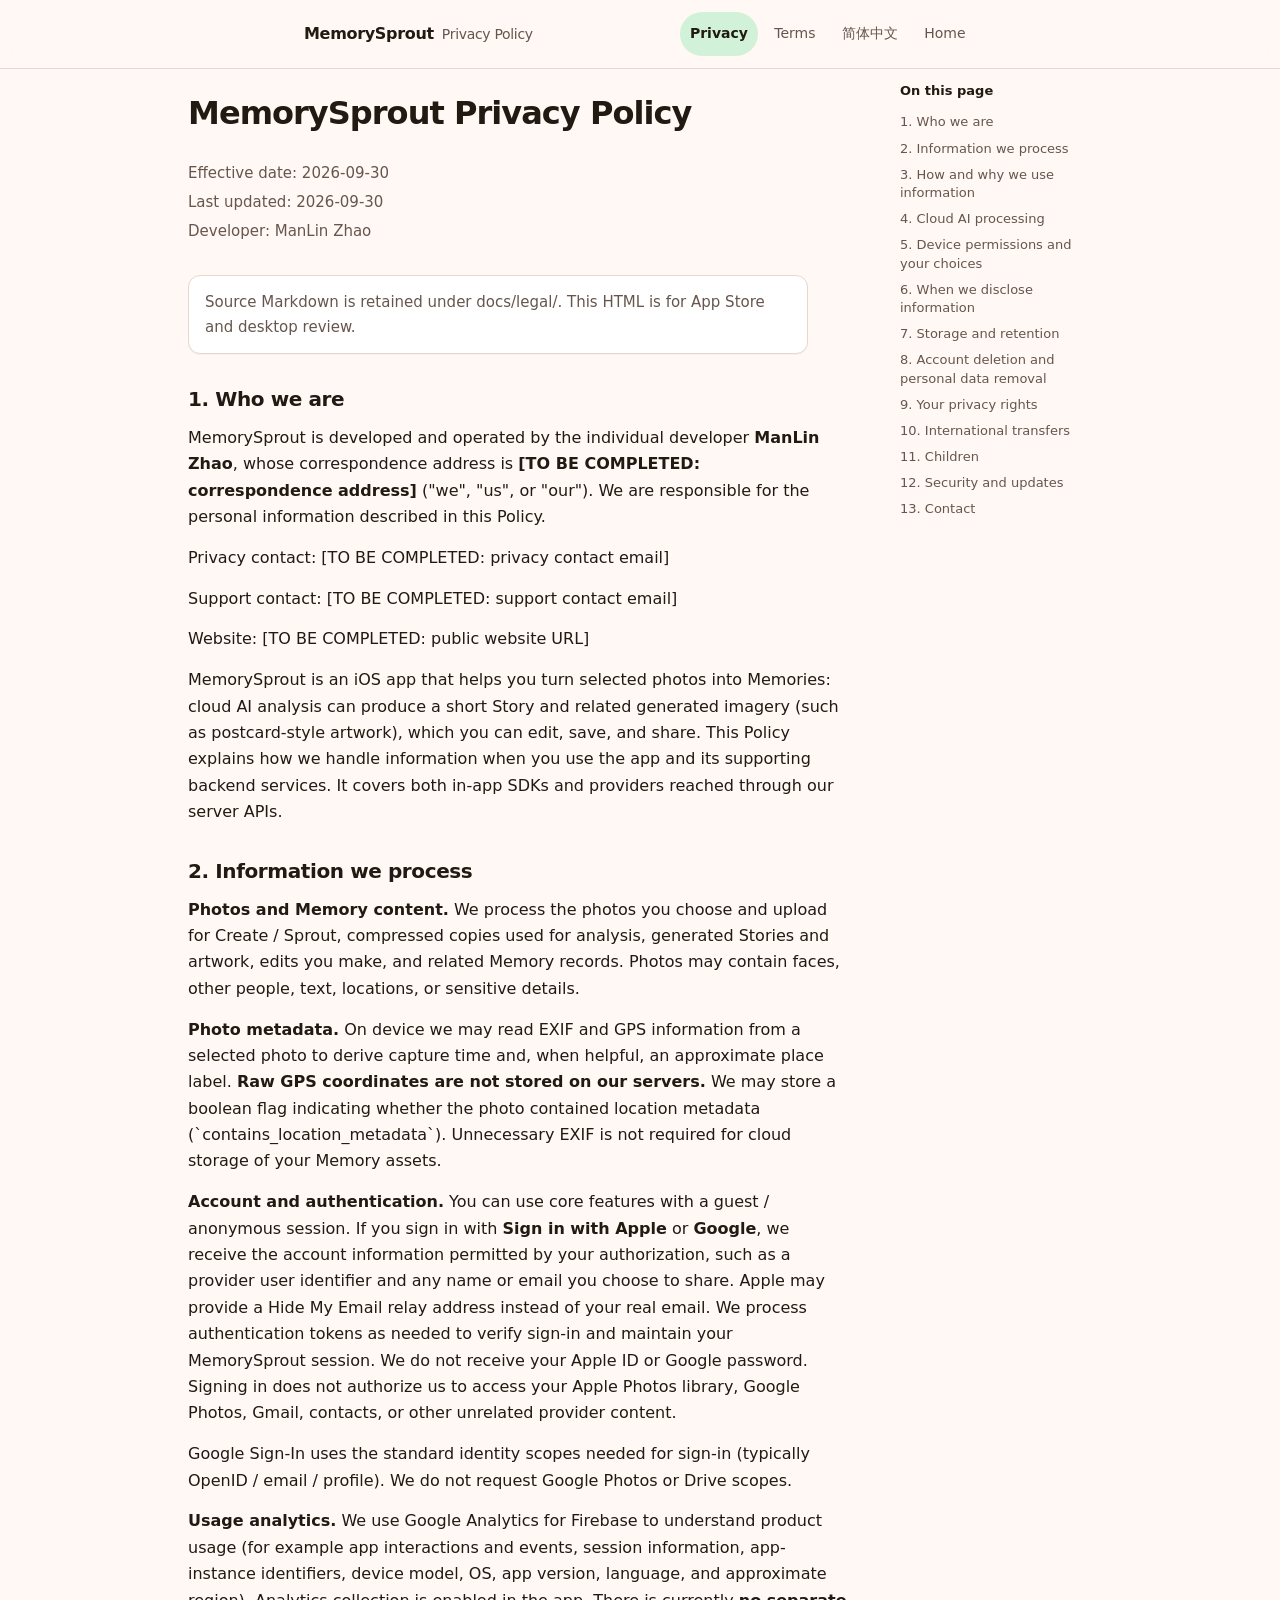
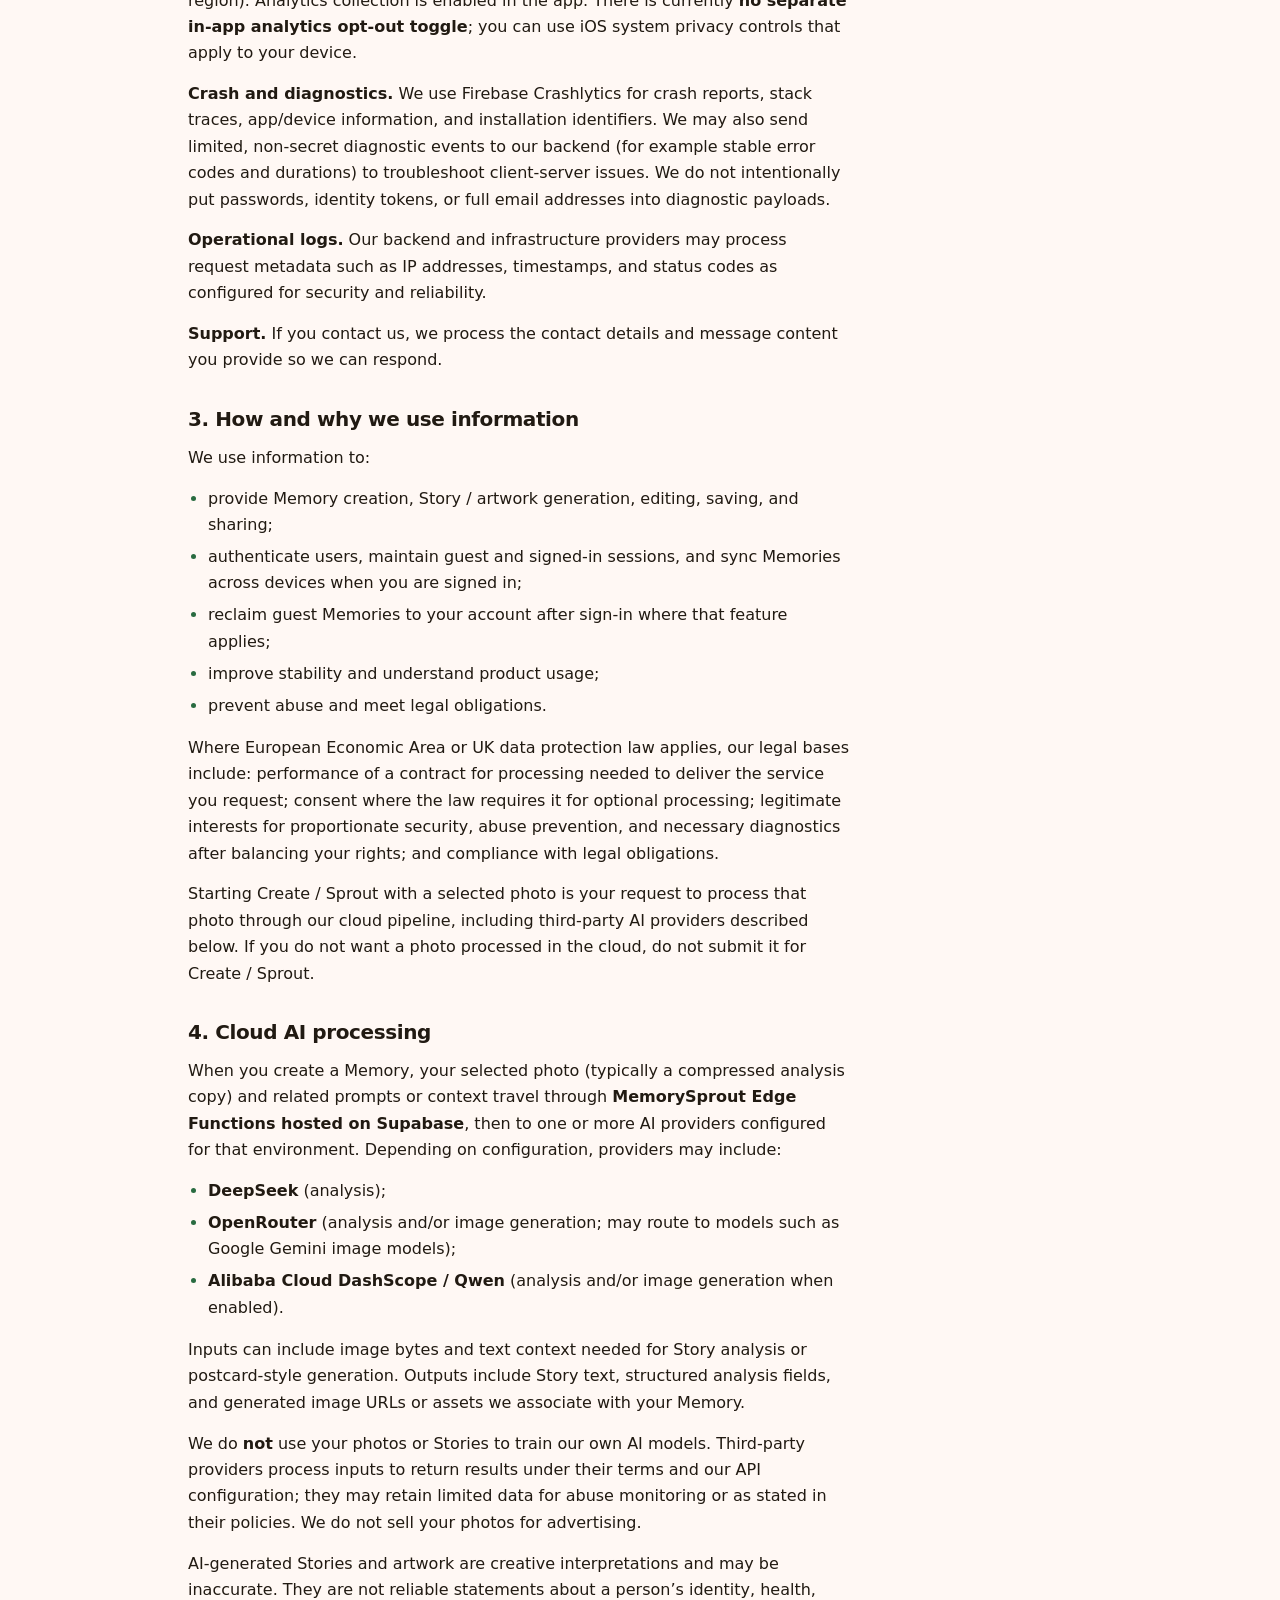
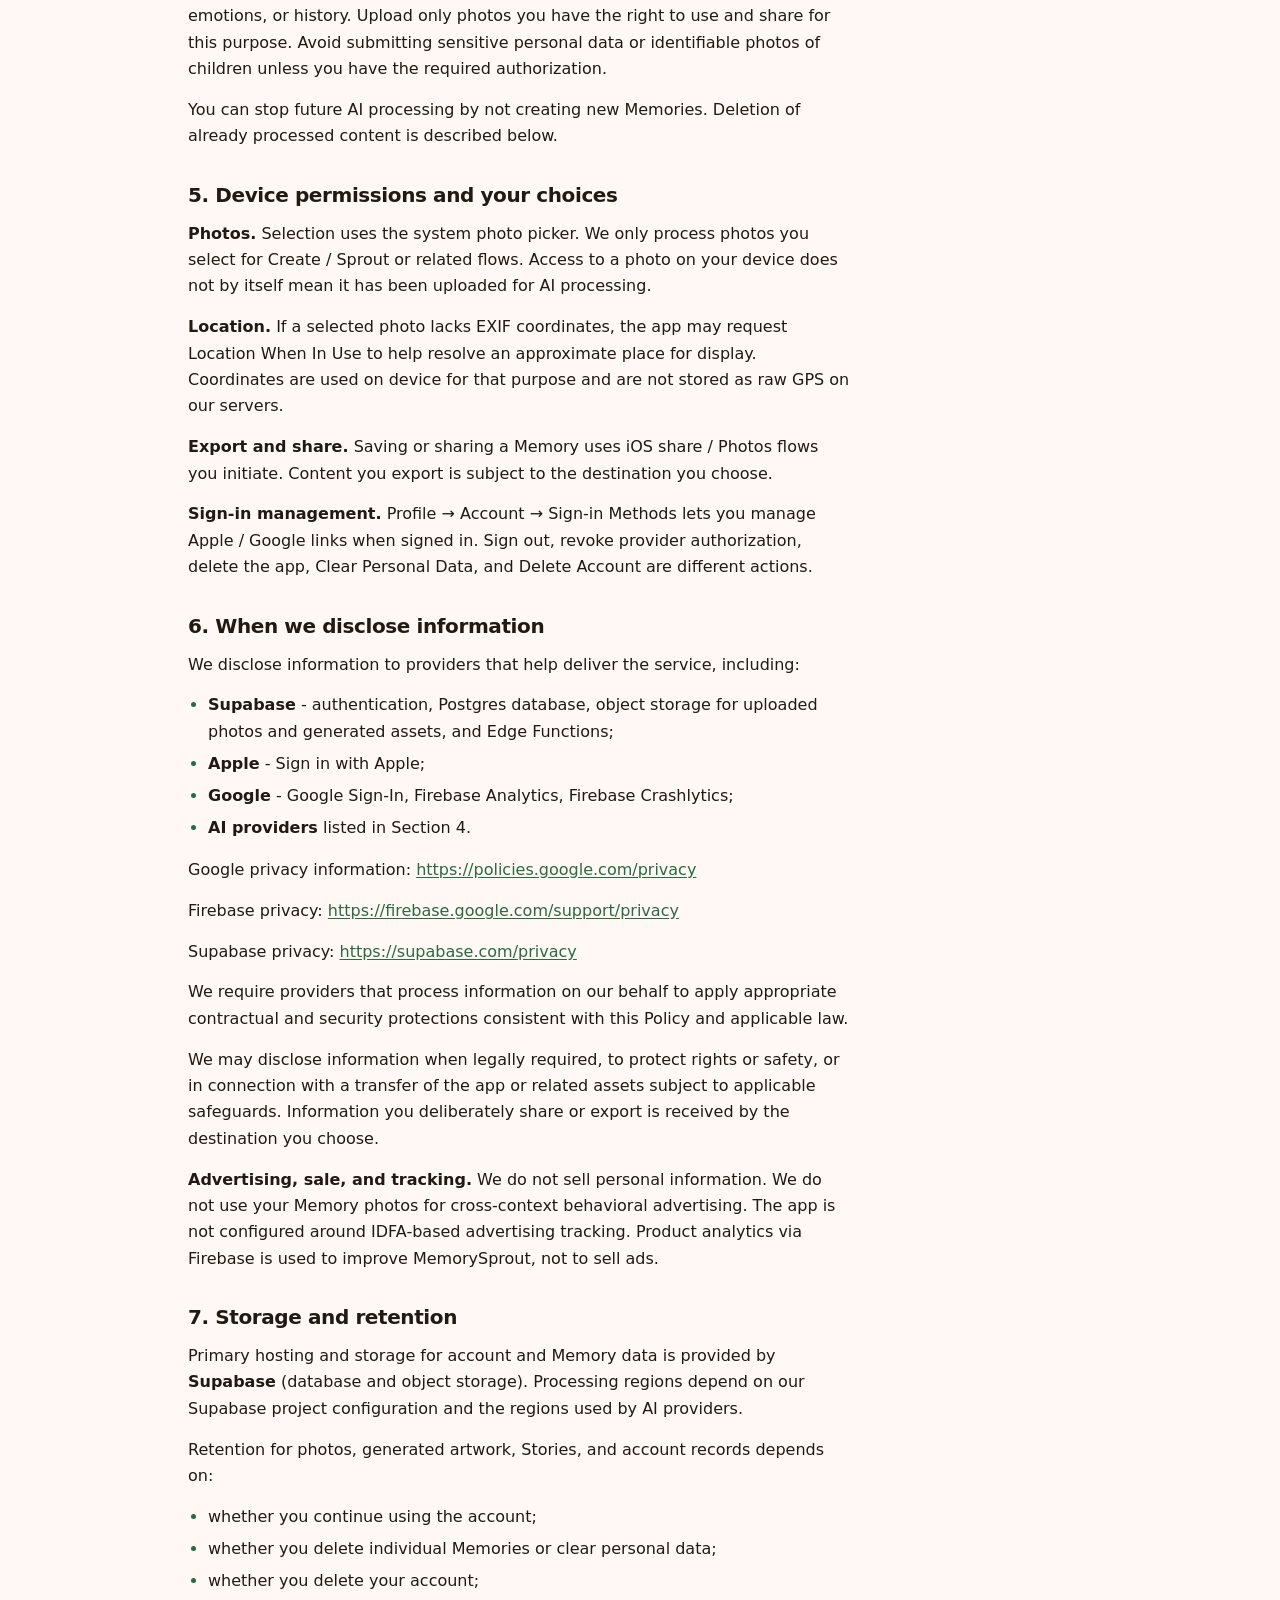
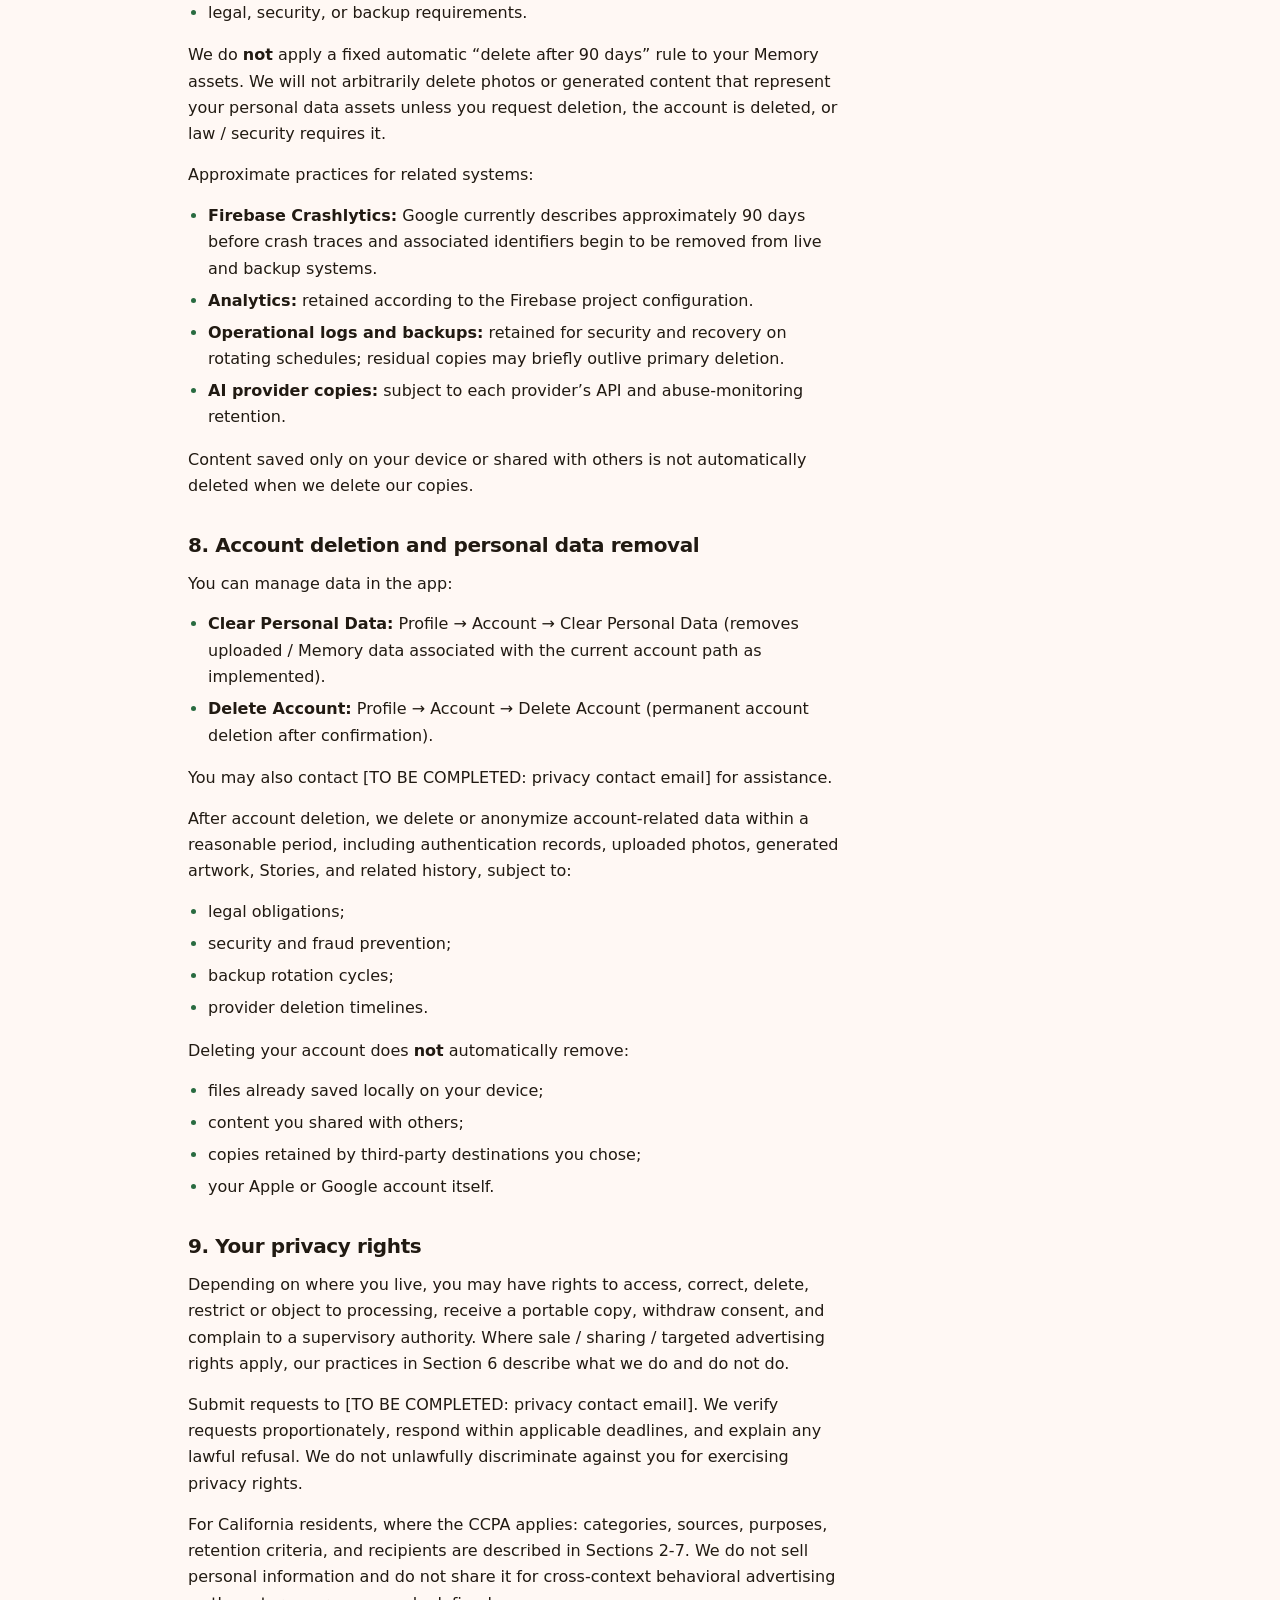
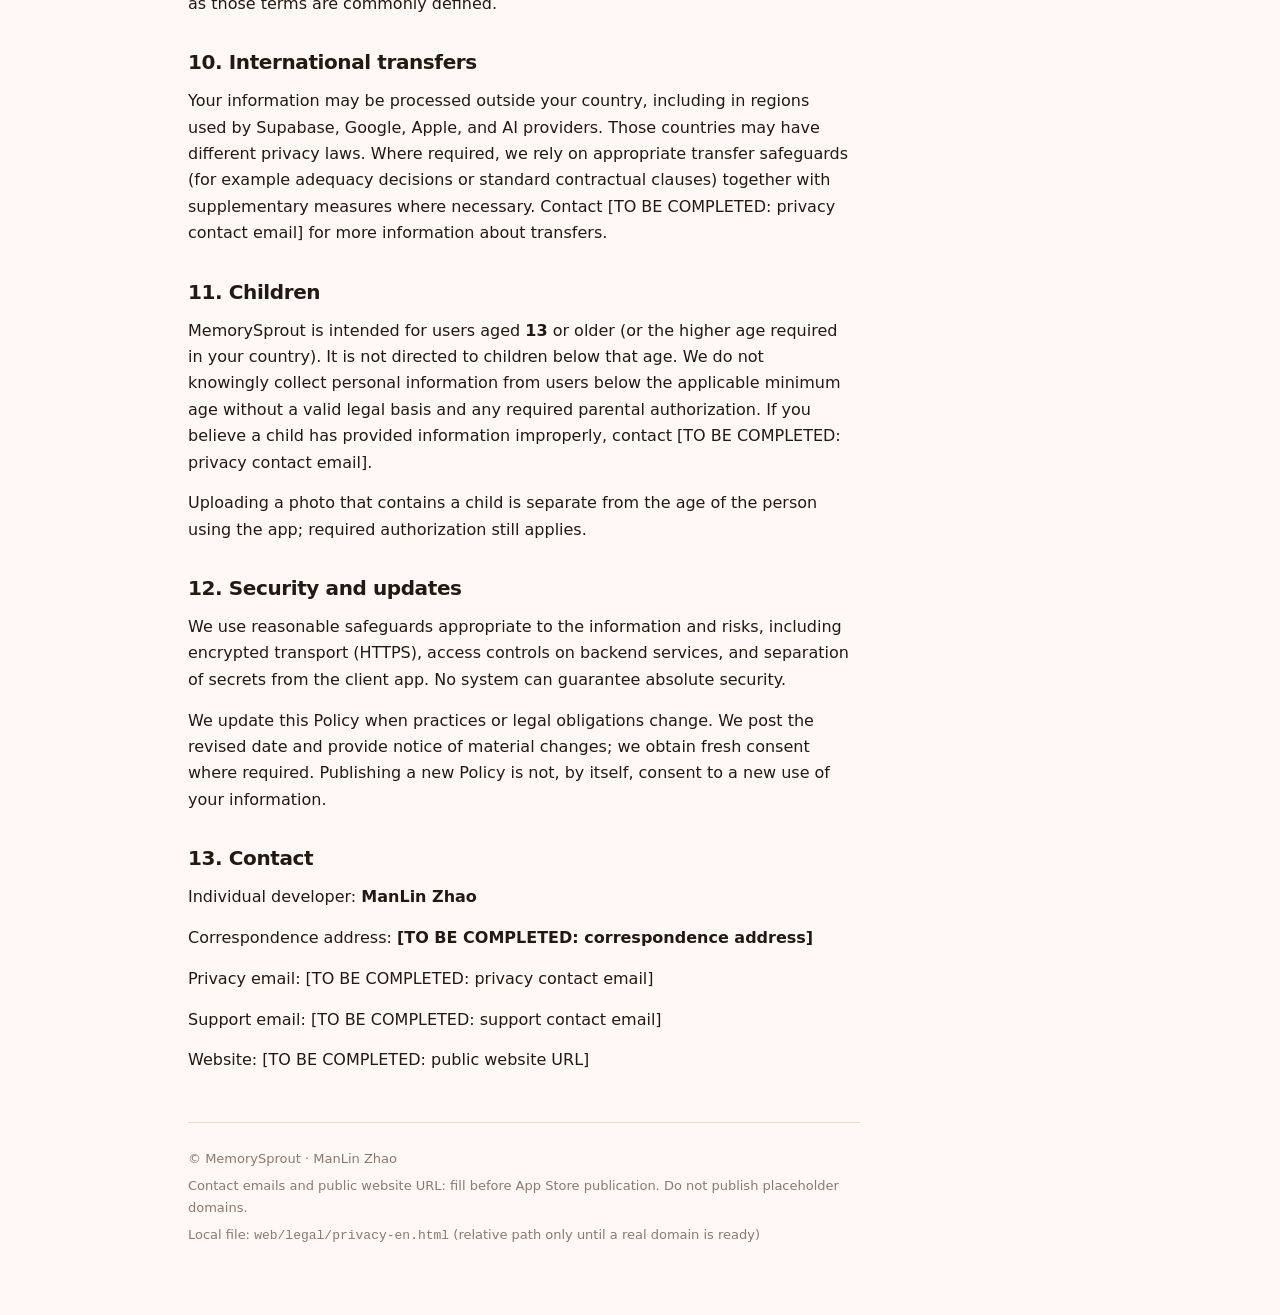
==== legal/privacy-en.html @ ac10be5b "Publish MemorySprout Privacy Policy and Terms of Use HTML. Public legal site only; no app source." ====
<!DOCTYPE html>
<html lang="en">
  <head>
    <meta charset="utf-8" />
    <meta name="viewport" content="width=device-width, initial-scale=1" />
    <title>Privacy Policy · MemorySprout</title>
    <meta name="description" content="MemorySprout Privacy Policy" />
    <meta name="color-scheme" content="light dark" />
    <link rel="stylesheet" href="./styles.css" />
  </head>
  <body>
    <header class="topbar">
      <div class="topbar-inner">
        <a class="brand" href="../index.html">MemorySprout <span>Privacy Policy</span></a>
        <nav class="nav" aria-label="Document">
          <a href="./privacy-en.html" aria-current="page">Privacy</a>
          <a href="./terms-en.html">Terms</a>
          <a href="./privacy-zh-Hans.html">简体中文</a>
          <a href="../index.html">Home</a>
        </nav>
      </div>
    </header>
    <div class="layout">
      <main class="shell">
        <h1>MemorySprout Privacy Policy</h1>
        <div class="meta">
          <p>Effective date: 2026-09-30</p>
<p>Last updated: 2026-09-30</p>
          <p>Developer: ManLin Zhao</p>
        </div>
        <p class="note">Source Markdown is retained under docs/legal/. This HTML is for App Store and desktop review.</p>
        <article>
<h2 id="1-who-we-are">1. Who we are</h2>
<p>MemorySprout is developed and operated by the individual developer <strong>ManLin Zhao</strong>, whose correspondence address is <strong>[TO BE COMPLETED: correspondence address]</strong> ("we", "us", or "our"). We are responsible for the personal information described in this Policy.</p>
<p>Privacy contact: [TO BE COMPLETED: privacy contact email]</p>
<p>Support contact: [TO BE COMPLETED: support contact email]</p>
<p>Website: [TO BE COMPLETED: public website URL]</p>
<p>MemorySprout is an iOS app that helps you turn selected photos into Memories: cloud AI analysis can produce a short Story and related generated imagery (such as postcard-style artwork), which you can edit, save, and share. This Policy explains how we handle information when you use the app and its supporting backend services. It covers both in-app SDKs and providers reached through our server APIs.</p>
<h2 id="2-information-we-process">2. Information we process</h2>
<p><strong>Photos and Memory content.</strong> We process the photos you choose and upload for Create / Sprout, compressed copies used for analysis, generated Stories and artwork, edits you make, and related Memory records. Photos may contain faces, other people, text, locations, or sensitive details.</p>
<p><strong>Photo metadata.</strong> On device we may read EXIF and GPS information from a selected photo to derive capture time and, when helpful, an approximate place label. <strong>Raw GPS coordinates are not stored on our servers.</strong> We may store a boolean flag indicating whether the photo contained location metadata (`contains_location_metadata`). Unnecessary EXIF is not required for cloud storage of your Memory assets.</p>
<p><strong>Account and authentication.</strong> You can use core features with a guest / anonymous session. If you sign in with <strong>Sign in with Apple</strong> or <strong>Google</strong>, we receive the account information permitted by your authorization, such as a provider user identifier and any name or email you choose to share. Apple may provide a Hide My Email relay address instead of your real email. We process authentication tokens as needed to verify sign-in and maintain your MemorySprout session. We do not receive your Apple ID or Google password. Signing in does not authorize us to access your Apple Photos library, Google Photos, Gmail, contacts, or other unrelated provider content.</p>
<p>Google Sign-In uses the standard identity scopes needed for sign-in (typically OpenID / email / profile). We do not request Google Photos or Drive scopes.</p>
<p><strong>Usage analytics.</strong> We use Google Analytics for Firebase to understand product usage (for example app interactions and events, session information, app-instance identifiers, device model, OS, app version, language, and approximate region). Analytics collection is enabled in the app. There is currently <strong>no separate in-app analytics opt-out toggle</strong>; you can use iOS system privacy controls that apply to your device.</p>
<p><strong>Crash and diagnostics.</strong> We use Firebase Crashlytics for crash reports, stack traces, app/device information, and installation identifiers. We may also send limited, non-secret diagnostic events to our backend (for example stable error codes and durations) to troubleshoot client-server issues. We do not intentionally put passwords, identity tokens, or full email addresses into diagnostic payloads.</p>
<p><strong>Operational logs.</strong> Our backend and infrastructure providers may process request metadata such as IP addresses, timestamps, and status codes as configured for security and reliability.</p>
<p><strong>Support.</strong> If you contact us, we process the contact details and message content you provide so we can respond.</p>
<h2 id="3-how-and-why-we-use-information">3. How and why we use information</h2>
<p>We use information to:</p>
<ul>
<li>provide Memory creation, Story / artwork generation, editing, saving, and sharing;</li>
<li>authenticate users, maintain guest and signed-in sessions, and sync Memories across devices when you are signed in;</li>
<li>reclaim guest Memories to your account after sign-in where that feature applies;</li>
<li>improve stability and understand product usage;</li>
<li>prevent abuse and meet legal obligations.</li>
</ul>
<p>Where European Economic Area or UK data protection law applies, our legal bases include: performance of a contract for processing needed to deliver the service you request; consent where the law requires it for optional processing; legitimate interests for proportionate security, abuse prevention, and necessary diagnostics after balancing your rights; and compliance with legal obligations.</p>
<p>Starting Create / Sprout with a selected photo is your request to process that photo through our cloud pipeline, including third-party AI providers described below. If you do not want a photo processed in the cloud, do not submit it for Create / Sprout.</p>
<h2 id="4-cloud-ai-processing">4. Cloud AI processing</h2>
<p>When you create a Memory, your selected photo (typically a compressed analysis copy) and related prompts or context travel through <strong>MemorySprout Edge Functions hosted on Supabase</strong>, then to one or more AI providers configured for that environment. Depending on configuration, providers may include:</p>
<ul>
<li><strong>DeepSeek</strong> (analysis);</li>
<li><strong>OpenRouter</strong> (analysis and/or image generation; may route to models such as Google Gemini image models);</li>
<li><strong>Alibaba Cloud DashScope / Qwen</strong> (analysis and/or image generation when enabled).</li>
</ul>
<p>Inputs can include image bytes and text context needed for Story analysis or postcard-style generation. Outputs include Story text, structured analysis fields, and generated image URLs or assets we associate with your Memory.</p>
<p>We do <strong>not</strong> use your photos or Stories to train our own AI models. Third-party providers process inputs to return results under their terms and our API configuration; they may retain limited data for abuse monitoring or as stated in their policies. We do not sell your photos for advertising.</p>
<p>AI-generated Stories and artwork are creative interpretations and may be inaccurate. They are not reliable statements about a person’s identity, health, emotions, or history. Upload only photos you have the right to use and share for this purpose. Avoid submitting sensitive personal data or identifiable photos of children unless you have the required authorization.</p>
<p>You can stop future AI processing by not creating new Memories. Deletion of already processed content is described below.</p>
<h2 id="5-device-permissions-and-your-choices">5. Device permissions and your choices</h2>
<p><strong>Photos.</strong> Selection uses the system photo picker. We only process photos you select for Create / Sprout or related flows. Access to a photo on your device does not by itself mean it has been uploaded for AI processing.</p>
<p><strong>Location.</strong> If a selected photo lacks EXIF coordinates, the app may request Location When In Use to help resolve an approximate place for display. Coordinates are used on device for that purpose and are not stored as raw GPS on our servers.</p>
<p><strong>Export and share.</strong> Saving or sharing a Memory uses iOS share / Photos flows you initiate. Content you export is subject to the destination you choose.</p>
<p><strong>Sign-in management.</strong> Profile → Account → Sign-in Methods lets you manage Apple / Google links when signed in. Sign out, revoke provider authorization, delete the app, Clear Personal Data, and Delete Account are different actions.</p>
<h2 id="6-when-we-disclose-information">6. When we disclose information</h2>
<p>We disclose information to providers that help deliver the service, including:</p>
<ul>
<li><strong>Supabase</strong> - authentication, Postgres database, object storage for uploaded photos and generated assets, and Edge Functions;</li>
<li><strong>Apple</strong> - Sign in with Apple;</li>
<li><strong>Google</strong> - Google Sign-In, Firebase Analytics, Firebase Crashlytics;</li>
<li><strong>AI providers</strong> listed in Section 4.</li>
</ul>
<p>Google privacy information: <a href="https://policies.google.com/privacy" rel="noopener noreferrer">https://policies.google.com/privacy</a></p>
<p>Firebase privacy: <a href="https://firebase.google.com/support/privacy" rel="noopener noreferrer">https://firebase.google.com/support/privacy</a></p>
<p>Supabase privacy: <a href="https://supabase.com/privacy" rel="noopener noreferrer">https://supabase.com/privacy</a></p>
<p>We require providers that process information on our behalf to apply appropriate contractual and security protections consistent with this Policy and applicable law.</p>
<p>We may disclose information when legally required, to protect rights or safety, or in connection with a transfer of the app or related assets subject to applicable safeguards. Information you deliberately share or export is received by the destination you choose.</p>
<p><strong>Advertising, sale, and tracking.</strong> We do not sell personal information. We do not use your Memory photos for cross-context behavioral advertising. The app is not configured around IDFA-based advertising tracking. Product analytics via Firebase is used to improve MemorySprout, not to sell ads.</p>
<h2 id="7-storage-and-retention">7. Storage and retention</h2>
<p>Primary hosting and storage for account and Memory data is provided by <strong>Supabase</strong> (database and object storage). Processing regions depend on our Supabase project configuration and the regions used by AI providers.</p>
<p>Retention for photos, generated artwork, Stories, and account records depends on:</p>
<ul>
<li>whether you continue using the account;</li>
<li>whether you delete individual Memories or clear personal data;</li>
<li>whether you delete your account;</li>
<li>legal, security, or backup requirements.</li>
</ul>
<p>We do <strong>not</strong> apply a fixed automatic “delete after 90 days” rule to your Memory assets. We will not arbitrarily delete photos or generated content that represent your personal data assets unless you request deletion, the account is deleted, or law / security requires it.</p>
<p>Approximate practices for related systems:</p>
<ul>
<li><strong>Firebase Crashlytics:</strong> Google currently describes approximately 90 days before crash traces and associated identifiers begin to be removed from live and backup systems.</li>
<li><strong>Analytics:</strong> retained according to the Firebase project configuration.</li>
<li><strong>Operational logs and backups:</strong> retained for security and recovery on rotating schedules; residual copies may briefly outlive primary deletion.</li>
<li><strong>AI provider copies:</strong> subject to each provider’s API and abuse-monitoring retention.</li>
</ul>
<p>Content saved only on your device or shared with others is not automatically deleted when we delete our copies.</p>
<h2 id="8-account-deletion-and-personal-data-removal">8. Account deletion and personal data removal</h2>
<p>You can manage data in the app:</p>
<ul>
<li><strong>Clear Personal Data:</strong> Profile → Account → Clear Personal Data (removes uploaded / Memory data associated with the current account path as implemented).</li>
<li><strong>Delete Account:</strong> Profile → Account → Delete Account (permanent account deletion after confirmation).</li>
</ul>
<p>You may also contact [TO BE COMPLETED: privacy contact email] for assistance.</p>
<p>After account deletion, we delete or anonymize account-related data within a reasonable period, including authentication records, uploaded photos, generated artwork, Stories, and related history, subject to:</p>
<ul>
<li>legal obligations;</li>
<li>security and fraud prevention;</li>
<li>backup rotation cycles;</li>
<li>provider deletion timelines.</li>
</ul>
<p>Deleting your account does <strong>not</strong> automatically remove:</p>
<ul>
<li>files already saved locally on your device;</li>
<li>content you shared with others;</li>
<li>copies retained by third-party destinations you chose;</li>
<li>your Apple or Google account itself.</li>
</ul>
<h2 id="9-your-privacy-rights">9. Your privacy rights</h2>
<p>Depending on where you live, you may have rights to access, correct, delete, restrict or object to processing, receive a portable copy, withdraw consent, and complain to a supervisory authority. Where sale / sharing / targeted advertising rights apply, our practices in Section 6 describe what we do and do not do.</p>
<p>Submit requests to [TO BE COMPLETED: privacy contact email]. We verify requests proportionately, respond within applicable deadlines, and explain any lawful refusal. We do not unlawfully discriminate against you for exercising privacy rights.</p>
<p>For California residents, where the CCPA applies: categories, sources, purposes, retention criteria, and recipients are described in Sections 2-7. We do not sell personal information and do not share it for cross-context behavioral advertising as those terms are commonly defined.</p>
<h2 id="10-international-transfers">10. International transfers</h2>
<p>Your information may be processed outside your country, including in regions used by Supabase, Google, Apple, and AI providers. Those countries may have different privacy laws. Where required, we rely on appropriate transfer safeguards (for example adequacy decisions or standard contractual clauses) together with supplementary measures where necessary. Contact [TO BE COMPLETED: privacy contact email] for more information about transfers.</p>
<h2 id="11-children">11. Children</h2>
<p>MemorySprout is intended for users aged <strong>13</strong> or older (or the higher age required in your country). It is not directed to children below that age. We do not knowingly collect personal information from users below the applicable minimum age without a valid legal basis and any required parental authorization. If you believe a child has provided information improperly, contact [TO BE COMPLETED: privacy contact email].</p>
<p>Uploading a photo that contains a child is separate from the age of the person using the app; required authorization still applies.</p>
<h2 id="12-security-and-updates">12. Security and updates</h2>
<p>We use reasonable safeguards appropriate to the information and risks, including encrypted transport (HTTPS), access controls on backend services, and separation of secrets from the client app. No system can guarantee absolute security.</p>
<p>We update this Policy when practices or legal obligations change. We post the revised date and provide notice of material changes; we obtain fresh consent where required. Publishing a new Policy is not, by itself, consent to a new use of your information.</p>
<h2 id="13-contact">13. Contact</h2>
<p>Individual developer: <strong>ManLin Zhao</strong></p>
<p>Correspondence address: <strong>[TO BE COMPLETED: correspondence address]</strong></p>
<p>Privacy email: [TO BE COMPLETED: privacy contact email]</p>
<p>Support email: [TO BE COMPLETED: support contact email]</p>
<p>Website: [TO BE COMPLETED: public website URL]</p>
        </article>
        <footer class="footer">
          <p>© MemorySprout · ManLin Zhao</p>
          <p>Contact emails and public website URL: fill before App Store publication. Do not publish placeholder domains.</p>
          <p>Local file: <code>web/legal/privacy-en.html</code> (relative path only until a real domain is ready)</p>
        </footer>
      </main>
      <aside class="toc" aria-label="On this page"><strong>On this page</strong>
<a href="#1-who-we-are">1. Who we are</a>
<a href="#2-information-we-process">2. Information we process</a>
<a href="#3-how-and-why-we-use-information">3. How and why we use information</a>
<a href="#4-cloud-ai-processing">4. Cloud AI processing</a>
<a href="#5-device-permissions-and-your-choices">5. Device permissions and your choices</a>
<a href="#6-when-we-disclose-information">6. When we disclose information</a>
<a href="#7-storage-and-retention">7. Storage and retention</a>
<a href="#8-account-deletion-and-personal-data-removal">8. Account deletion and personal data removal</a>
<a href="#9-your-privacy-rights">9. Your privacy rights</a>
<a href="#10-international-transfers">10. International transfers</a>
<a href="#11-children">11. Children</a>
<a href="#12-security-and-updates">12. Security and updates</a>
<a href="#13-contact">13. Contact</a>
</aside>
    </div>
  </body>
</html>
---- legal/styles.css ----
/* MemorySprout legal H5 - trust-first, paper calm.
   Design Read: legal docs for App Store + desktop/mobile readers.
   Dials: VARIANCE 3 / MOTION 2 / DENSITY 4
   Tokens align with docs/MemorySprout-Design-System.md (warm paper, secondary green links). */

:root {
  --bg: #fff8f4;
  --surface: #ffffff;
  --ink: #211a12;
  --muted: #66564d;
  --tertiary: #897970;
  --accent: #296b40;
  --accent-soft: #d1f2d8;
  --primary: #9d4400;
  --line: #e7d8ce;
  --radius: 12px;
  --shadow: 0 1px 0 rgba(33, 26, 18, 0.04);
  --font: "SF Pro Text", "PingFang SC", "Hiragino Sans GB", "Noto Sans SC",
    system-ui, -apple-system, sans-serif;
  --measure: 42rem;
  --pad: clamp(1rem, 3vw, 2rem);
}

@media (prefers-color-scheme: dark) {
  :root {
    --bg: #171815;
    --surface: #24251f;
    --ink: #f5f1e8;
    --muted: #b9b5aa;
    --tertiary: #8e8a80;
    --accent: #8fb982;
    --accent-soft: #2d3a2c;
    --primary: #c46a32;
    --line: #3a3b34;
    --shadow: none;
  }
}

*,
*::before,
*::after {
  box-sizing: border-box;
}

html {
  scroll-behavior: smooth;
}

@media (prefers-reduced-motion: reduce) {
  html {
    scroll-behavior: auto;
  }
}

body {
  margin: 0;
  min-height: 100dvh;
  background: var(--bg);
  color: var(--ink);
  font-family: var(--font);
  font-size: 1rem;
  line-height: 1.65;
  -webkit-font-smoothing: antialiased;
  text-rendering: optimizeLegibility;
}

a {
  color: var(--accent);
  text-underline-offset: 0.15em;
}

a:hover {
  color: var(--primary);
}

a:focus-visible {
  outline: 2px solid var(--accent);
  outline-offset: 3px;
  border-radius: 2px;
}

.shell {
  width: min(100%, calc(var(--measure) + 2 * var(--pad)));
  margin: 0 auto;
  padding: 0 var(--pad) 4rem;
}

.topbar {
  position: sticky;
  top: 0;
  z-index: 10;
  backdrop-filter: blur(10px);
  -webkit-backdrop-filter: blur(10px);
  background: color-mix(in srgb, var(--bg) 88%, transparent);
  border-bottom: 1px solid var(--line);
}

@supports not (backdrop-filter: blur(10px)) {
  .topbar {
    background: var(--bg);
  }
}

.topbar-inner {
  width: min(100%, calc(var(--measure) + 2 * var(--pad)));
  margin: 0 auto;
  padding: 0.75rem var(--pad);
  display: flex;
  flex-wrap: wrap;
  align-items: center;
  gap: 0.75rem 1rem;
  justify-content: space-between;
}

.brand {
  display: inline-flex;
  align-items: baseline;
  gap: 0.5rem;
  text-decoration: none;
  color: var(--ink);
  font-weight: 600;
  letter-spacing: -0.02em;
}

.brand span {
  color: var(--muted);
  font-weight: 500;
  font-size: 0.875rem;
}

.nav {
  display: flex;
  flex-wrap: wrap;
  gap: 0.35rem;
  align-items: center;
}

.nav a {
  text-decoration: none;
  color: var(--muted);
  font-size: 0.875rem;
  padding: 0.4rem 0.65rem;
  border-radius: 999px;
  min-height: 44px;
  display: inline-flex;
  align-items: center;
}

.nav a[aria-current="page"] {
  color: var(--ink);
  background: var(--accent-soft);
  font-weight: 600;
}

.nav a:hover {
  color: var(--ink);
  background: color-mix(in srgb, var(--accent-soft) 55%, transparent);
}

.meta {
  margin: 1.75rem 0 2rem;
  color: var(--muted);
  font-size: 0.9375rem;
}

.meta p {
  margin: 0.25rem 0;
}

h1 {
  margin: 1.5rem 0 0.5rem;
  font-size: clamp(1.5rem, 4vw, 2rem);
  line-height: 1.25;
  letter-spacing: -0.03em;
  font-weight: 650;
}

article h2 {
  margin: 2rem 0 0.75rem;
  font-size: clamp(1.125rem, 2.5vw, 1.25rem);
  line-height: 1.35;
  letter-spacing: -0.02em;
  font-weight: 650;
  scroll-margin-top: 4.5rem;
}

article p,
article ul,
article li {
  color: var(--ink);
}

article p {
  margin: 0 0 0.9rem;
  max-width: 65ch;
}

article ul {
  margin: 0 0 1rem;
  padding-left: 1.25rem;
  max-width: 65ch;
}

article li {
  margin: 0.35rem 0;
}

article li::marker {
  color: var(--accent);
}

.note {
  margin: 1rem 0 1.5rem;
  padding: 0.85rem 1rem;
  background: var(--surface);
  border: 1px solid var(--line);
  border-radius: var(--radius);
  box-shadow: var(--shadow);
  color: var(--muted);
  font-size: 0.9375rem;
  max-width: 65ch;
}

.footer {
  margin-top: 3rem;
  padding-top: 1.25rem;
  border-top: 1px solid var(--line);
  color: var(--tertiary);
  font-size: 0.8125rem;
}

.footer p {
  margin: 0.35rem 0;
  max-width: none;
}

.toc {
  display: none;
}

@media (min-width: 1100px) {
  .layout {
    display: grid;
    grid-template-columns: var(--measure) 12rem;
    gap: 2.5rem;
    width: min(100%, calc(var(--measure) + 14.5rem + 2 * var(--pad)));
    margin: 0 auto;
    padding: 0 var(--pad) 4rem;
  }

  .layout > .shell {
    width: auto;
    margin: 0;
    padding: 0;
  }

  .toc {
    display: block;
    position: sticky;
    top: 5rem;
    align-self: start;
    font-size: 0.8125rem;
    color: var(--muted);
  }

  .toc strong {
    display: block;
    color: var(--ink);
    margin-bottom: 0.5rem;
    font-weight: 600;
  }

  .toc a {
    display: block;
    text-decoration: none;
    color: var(--muted);
    padding: 0.25rem 0;
    line-height: 1.4;
  }

  .toc a:hover {
    color: var(--accent);
  }
}

html.app-embed .topbar,
html.app-embed .toc,
html.app-embed .note,
html.app-embed .footer {
  display: none !important;
}

html.app-embed .layout {
  display: block;
  width: min(100%, calc(var(--measure) + 2 * var(--pad)));
  margin: 0 auto;
  padding: 0 var(--pad) 2rem;
}

html.app-embed .shell {
  padding: 0;
  width: auto;
}

html.app-embed h1 {
  margin-top: 0.75rem;
}
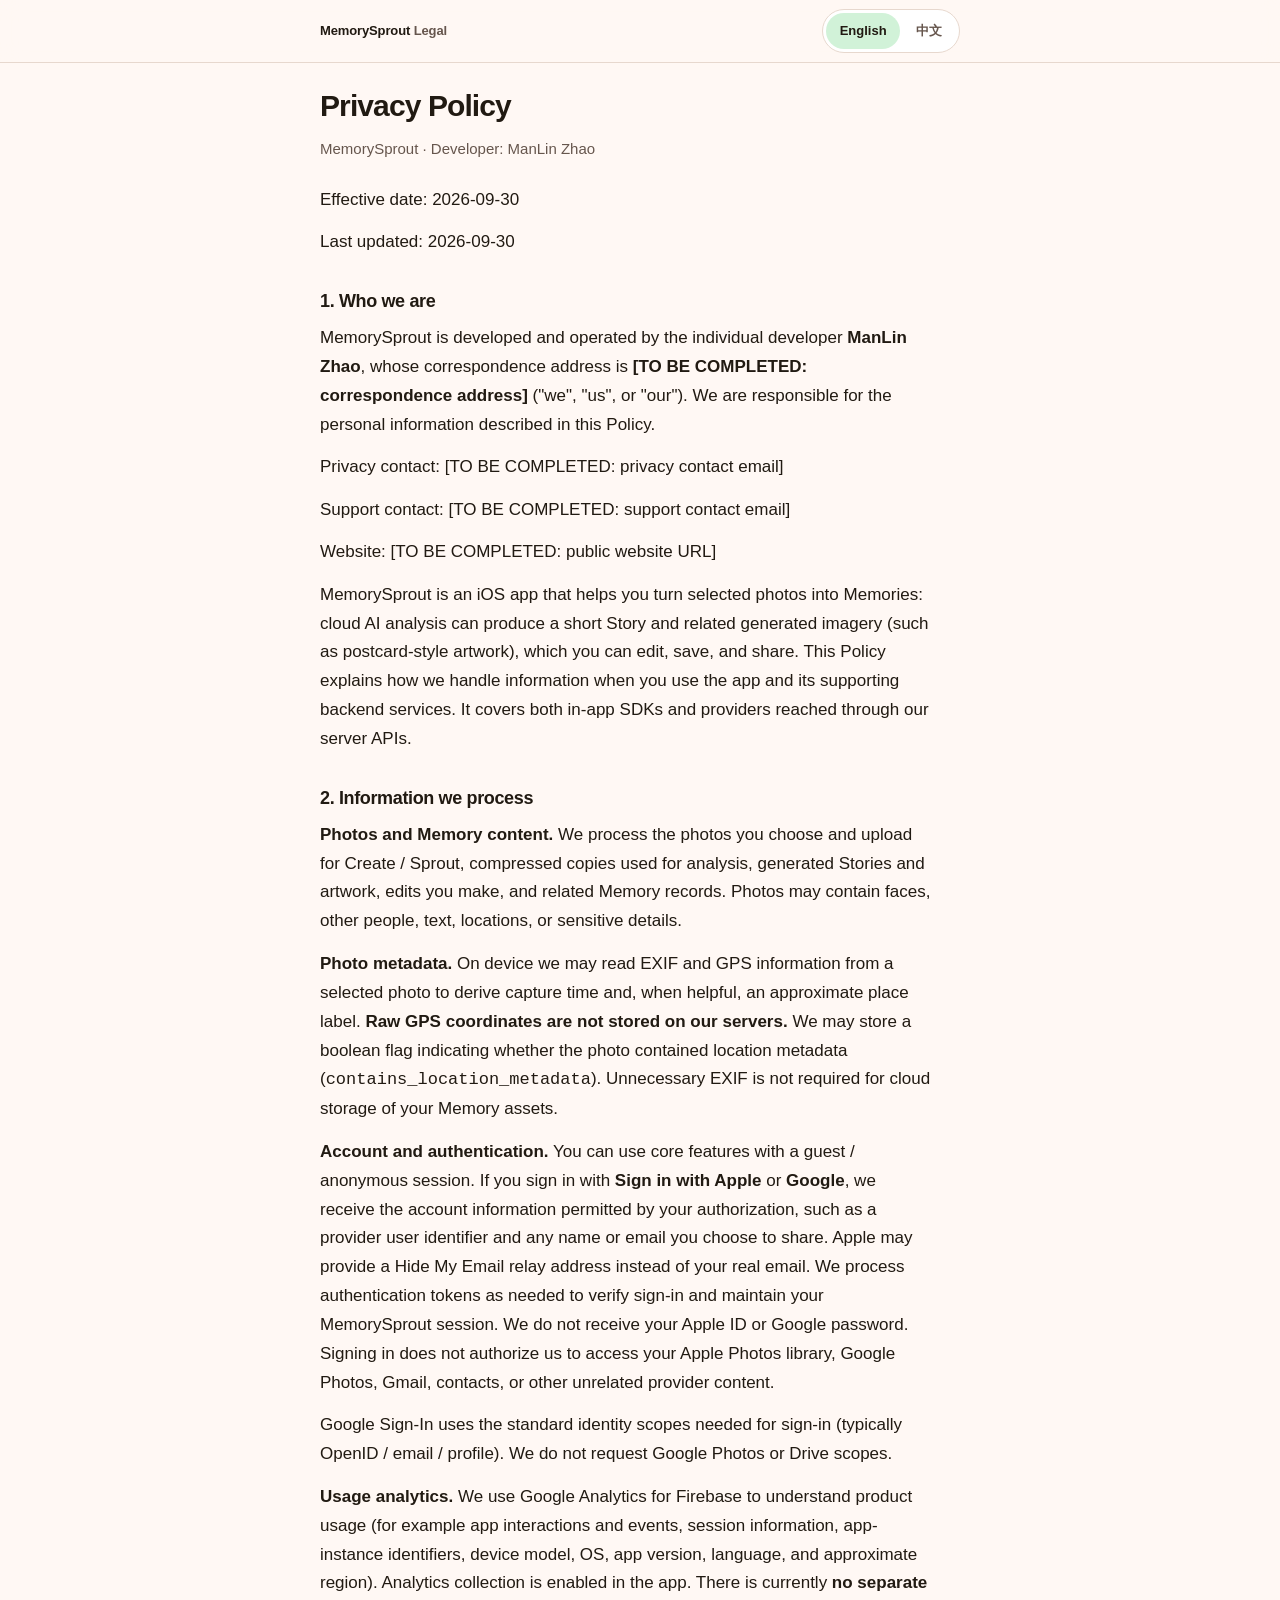
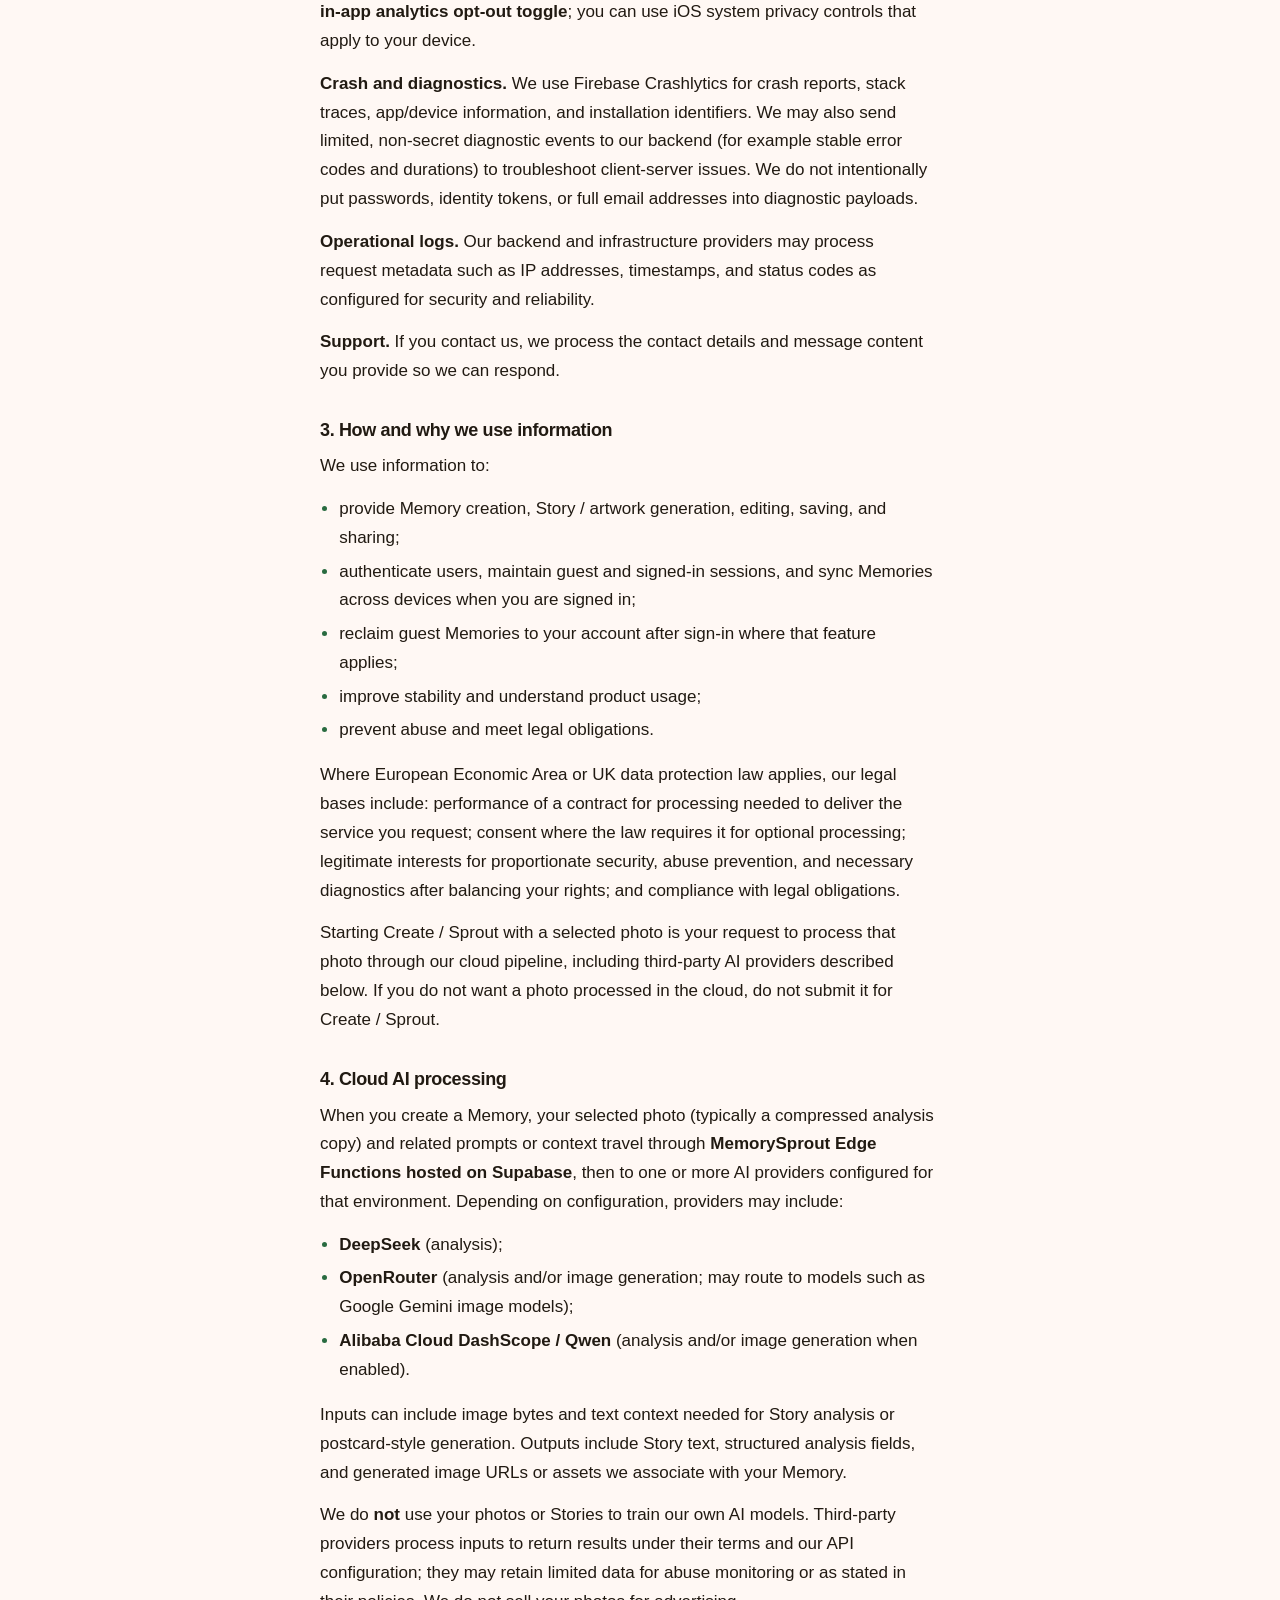
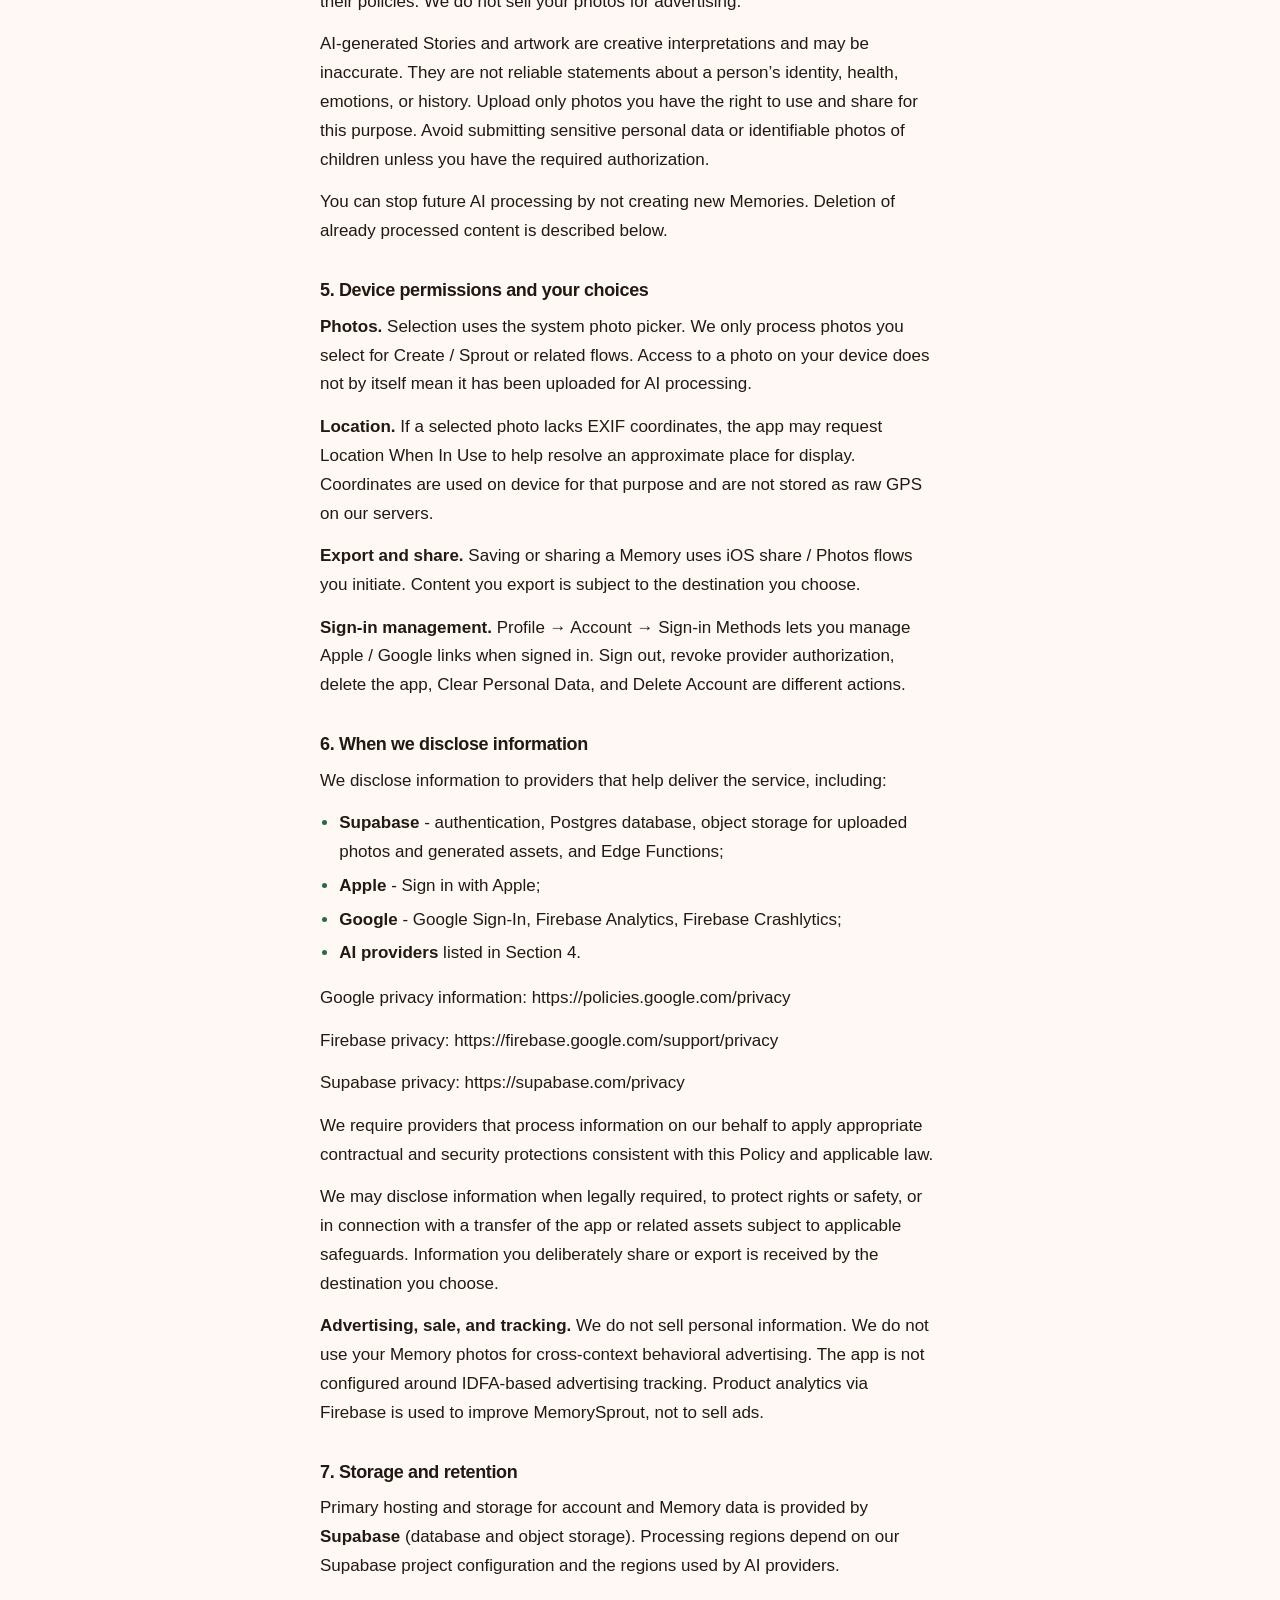
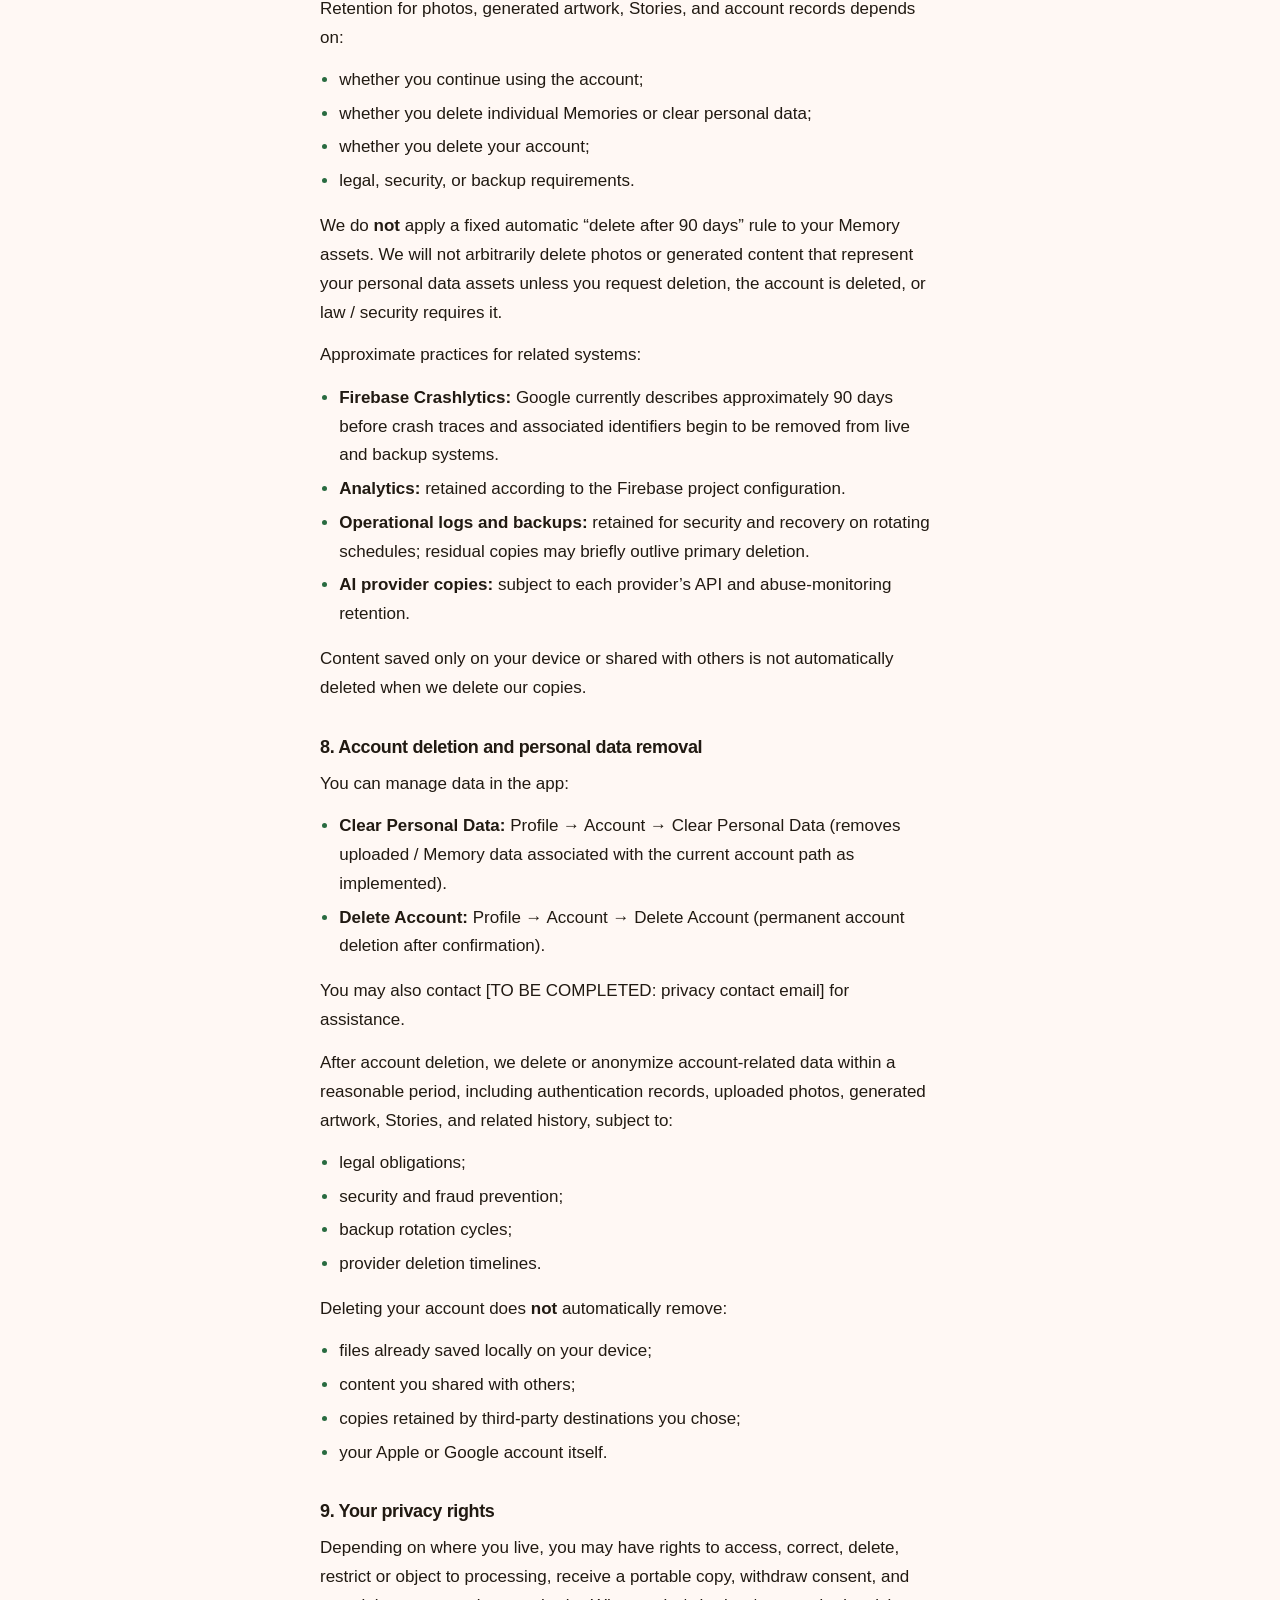
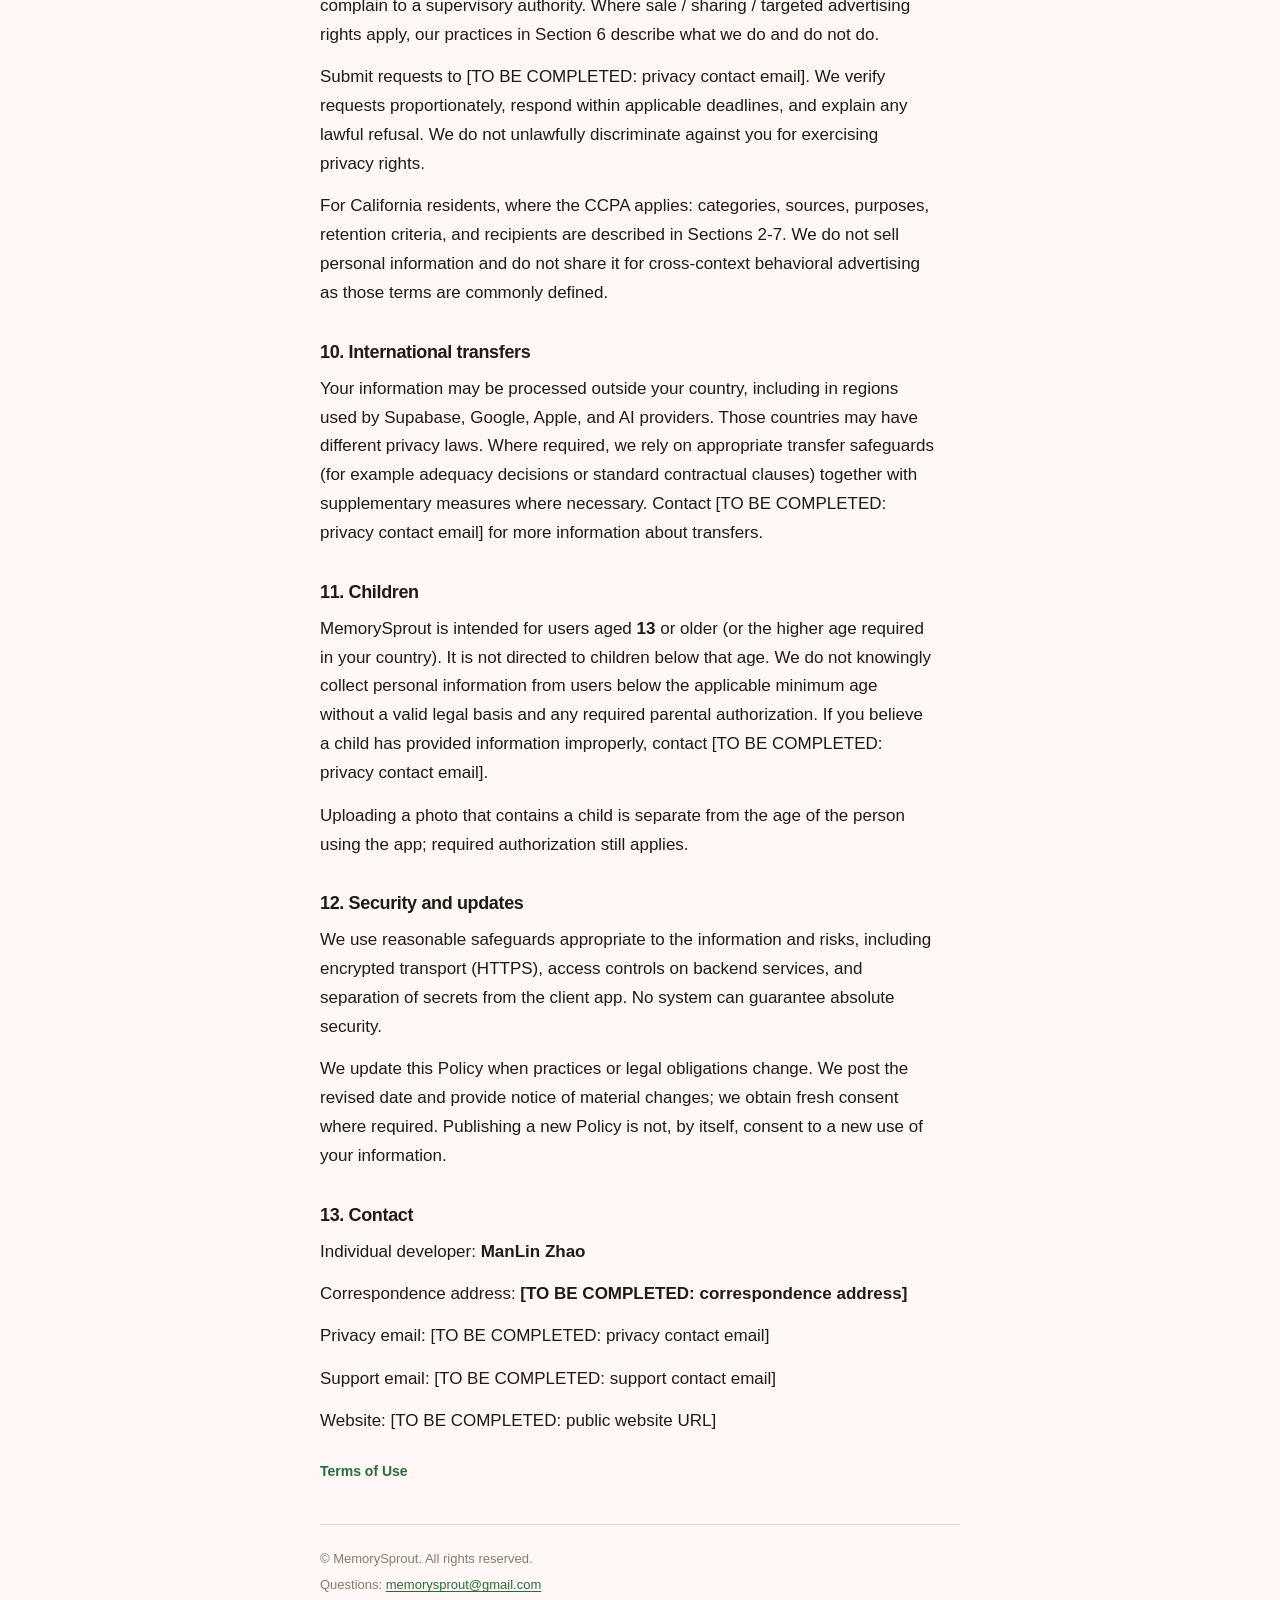
==== commit d063735b: "Redesign legal H5: bilingual pages with EN|中文 toggle and app-embed lock. Co-authored-by: Cursor <cur" ====
--- a/legal/privacy-en.html
+++ b/legal/privacy-en.html
@@ -1,170 +1,13 @@
 <!DOCTYPE html>
 <html lang="en">
-  <head>
-    <meta charset="utf-8" />
-    <meta name="viewport" content="width=device-width, initial-scale=1" />
-    <title>Privacy Policy · MemorySprout</title>
-    <meta name="description" content="MemorySprout Privacy Policy" />
-    <meta name="color-scheme" content="light dark" />
-    <link rel="stylesheet" href="./styles.css" />
-  </head>
-  <body>
-    <header class="topbar">
-      <div class="topbar-inner">
-        <a class="brand" href="../index.html">MemorySprout <span>Privacy Policy</span></a>
-        <nav class="nav" aria-label="Document">
-          <a href="./privacy-en.html" aria-current="page">Privacy</a>
-          <a href="./terms-en.html">Terms</a>
-          <a href="./privacy-zh-Hans.html">简体中文</a>
-          <a href="../index.html">Home</a>
-        </nav>
-      </div>
-    </header>
-    <div class="layout">
-      <main class="shell">
-        <h1>MemorySprout Privacy Policy</h1>
-        <div class="meta">
-          <p>Effective date: 2026-09-30</p>
-<p>Last updated: 2026-09-30</p>
-          <p>Developer: ManLin Zhao</p>
-        </div>
-        <p class="note">Source Markdown is retained under docs/legal/. This HTML is for App Store and desktop review.</p>
-        <article>
-<h2 id="1-who-we-are">1. Who we are</h2>
-<p>MemorySprout is developed and operated by the individual developer <strong>ManLin Zhao</strong>, whose correspondence address is <strong>[TO BE COMPLETED: correspondence address]</strong> ("we", "us", or "our"). We are responsible for the personal information described in this Policy.</p>
-<p>Privacy contact: [TO BE COMPLETED: privacy contact email]</p>
-<p>Support contact: [TO BE COMPLETED: support contact email]</p>
-<p>Website: [TO BE COMPLETED: public website URL]</p>
-<p>MemorySprout is an iOS app that helps you turn selected photos into Memories: cloud AI analysis can produce a short Story and related generated imagery (such as postcard-style artwork), which you can edit, save, and share. This Policy explains how we handle information when you use the app and its supporting backend services. It covers both in-app SDKs and providers reached through our server APIs.</p>
-<h2 id="2-information-we-process">2. Information we process</h2>
-<p><strong>Photos and Memory content.</strong> We process the photos you choose and upload for Create / Sprout, compressed copies used for analysis, generated Stories and artwork, edits you make, and related Memory records. Photos may contain faces, other people, text, locations, or sensitive details.</p>
-<p><strong>Photo metadata.</strong> On device we may read EXIF and GPS information from a selected photo to derive capture time and, when helpful, an approximate place label. <strong>Raw GPS coordinates are not stored on our servers.</strong> We may store a boolean flag indicating whether the photo contained location metadata (`contains_location_metadata`). Unnecessary EXIF is not required for cloud storage of your Memory assets.</p>
-<p><strong>Account and authentication.</strong> You can use core features with a guest / anonymous session. If you sign in with <strong>Sign in with Apple</strong> or <strong>Google</strong>, we receive the account information permitted by your authorization, such as a provider user identifier and any name or email you choose to share. Apple may provide a Hide My Email relay address instead of your real email. We process authentication tokens as needed to verify sign-in and maintain your MemorySprout session. We do not receive your Apple ID or Google password. Signing in does not authorize us to access your Apple Photos library, Google Photos, Gmail, contacts, or other unrelated provider content.</p>
-<p>Google Sign-In uses the standard identity scopes needed for sign-in (typically OpenID / email / profile). We do not request Google Photos or Drive scopes.</p>
-<p><strong>Usage analytics.</strong> We use Google Analytics for Firebase to understand product usage (for example app interactions and events, session information, app-instance identifiers, device model, OS, app version, language, and approximate region). Analytics collection is enabled in the app. There is currently <strong>no separate in-app analytics opt-out toggle</strong>; you can use iOS system privacy controls that apply to your device.</p>
-<p><strong>Crash and diagnostics.</strong> We use Firebase Crashlytics for crash reports, stack traces, app/device information, and installation identifiers. We may also send limited, non-secret diagnostic events to our backend (for example stable error codes and durations) to troubleshoot client-server issues. We do not intentionally put passwords, identity tokens, or full email addresses into diagnostic payloads.</p>
-<p><strong>Operational logs.</strong> Our backend and infrastructure providers may process request metadata such as IP addresses, timestamps, and status codes as configured for security and reliability.</p>
-<p><strong>Support.</strong> If you contact us, we process the contact details and message content you provide so we can respond.</p>
-<h2 id="3-how-and-why-we-use-information">3. How and why we use information</h2>
-<p>We use information to:</p>
-<ul>
-<li>provide Memory creation, Story / artwork generation, editing, saving, and sharing;</li>
-<li>authenticate users, maintain guest and signed-in sessions, and sync Memories across devices when you are signed in;</li>
-<li>reclaim guest Memories to your account after sign-in where that feature applies;</li>
-<li>improve stability and understand product usage;</li>
-<li>prevent abuse and meet legal obligations.</li>
-</ul>
-<p>Where European Economic Area or UK data protection law applies, our legal bases include: performance of a contract for processing needed to deliver the service you request; consent where the law requires it for optional processing; legitimate interests for proportionate security, abuse prevention, and necessary diagnostics after balancing your rights; and compliance with legal obligations.</p>
-<p>Starting Create / Sprout with a selected photo is your request to process that photo through our cloud pipeline, including third-party AI providers described below. If you do not want a photo processed in the cloud, do not submit it for Create / Sprout.</p>
-<h2 id="4-cloud-ai-processing">4. Cloud AI processing</h2>
-<p>When you create a Memory, your selected photo (typically a compressed analysis copy) and related prompts or context travel through <strong>MemorySprout Edge Functions hosted on Supabase</strong>, then to one or more AI providers configured for that environment. Depending on configuration, providers may include:</p>
-<ul>
-<li><strong>DeepSeek</strong> (analysis);</li>
-<li><strong>OpenRouter</strong> (analysis and/or image generation; may route to models such as Google Gemini image models);</li>
-<li><strong>Alibaba Cloud DashScope / Qwen</strong> (analysis and/or image generation when enabled).</li>
-</ul>
-<p>Inputs can include image bytes and text context needed for Story analysis or postcard-style generation. Outputs include Story text, structured analysis fields, and generated image URLs or assets we associate with your Memory.</p>
-<p>We do <strong>not</strong> use your photos or Stories to train our own AI models. Third-party providers process inputs to return results under their terms and our API configuration; they may retain limited data for abuse monitoring or as stated in their policies. We do not sell your photos for advertising.</p>
-<p>AI-generated Stories and artwork are creative interpretations and may be inaccurate. They are not reliable statements about a person’s identity, health, emotions, or history. Upload only photos you have the right to use and share for this purpose. Avoid submitting sensitive personal data or identifiable photos of children unless you have the required authorization.</p>
-<p>You can stop future AI processing by not creating new Memories. Deletion of already processed content is described below.</p>
-<h2 id="5-device-permissions-and-your-choices">5. Device permissions and your choices</h2>
-<p><strong>Photos.</strong> Selection uses the system photo picker. We only process photos you select for Create / Sprout or related flows. Access to a photo on your device does not by itself mean it has been uploaded for AI processing.</p>
-<p><strong>Location.</strong> If a selected photo lacks EXIF coordinates, the app may request Location When In Use to help resolve an approximate place for display. Coordinates are used on device for that purpose and are not stored as raw GPS on our servers.</p>
-<p><strong>Export and share.</strong> Saving or sharing a Memory uses iOS share / Photos flows you initiate. Content you export is subject to the destination you choose.</p>
-<p><strong>Sign-in management.</strong> Profile → Account → Sign-in Methods lets you manage Apple / Google links when signed in. Sign out, revoke provider authorization, delete the app, Clear Personal Data, and Delete Account are different actions.</p>
-<h2 id="6-when-we-disclose-information">6. When we disclose information</h2>
-<p>We disclose information to providers that help deliver the service, including:</p>
-<ul>
-<li><strong>Supabase</strong> - authentication, Postgres database, object storage for uploaded photos and generated assets, and Edge Functions;</li>
-<li><strong>Apple</strong> - Sign in with Apple;</li>
-<li><strong>Google</strong> - Google Sign-In, Firebase Analytics, Firebase Crashlytics;</li>
-<li><strong>AI providers</strong> listed in Section 4.</li>
-</ul>
-<p>Google privacy information: <a href="https://policies.google.com/privacy" rel="noopener noreferrer">https://policies.google.com/privacy</a></p>
-<p>Firebase privacy: <a href="https://firebase.google.com/support/privacy" rel="noopener noreferrer">https://firebase.google.com/support/privacy</a></p>
-<p>Supabase privacy: <a href="https://supabase.com/privacy" rel="noopener noreferrer">https://supabase.com/privacy</a></p>
-<p>We require providers that process information on our behalf to apply appropriate contractual and security protections consistent with this Policy and applicable law.</p>
-<p>We may disclose information when legally required, to protect rights or safety, or in connection with a transfer of the app or related assets subject to applicable safeguards. Information you deliberately share or export is received by the destination you choose.</p>
-<p><strong>Advertising, sale, and tracking.</strong> We do not sell personal information. We do not use your Memory photos for cross-context behavioral advertising. The app is not configured around IDFA-based advertising tracking. Product analytics via Firebase is used to improve MemorySprout, not to sell ads.</p>
-<h2 id="7-storage-and-retention">7. Storage and retention</h2>
-<p>Primary hosting and storage for account and Memory data is provided by <strong>Supabase</strong> (database and object storage). Processing regions depend on our Supabase project configuration and the regions used by AI providers.</p>
-<p>Retention for photos, generated artwork, Stories, and account records depends on:</p>
-<ul>
-<li>whether you continue using the account;</li>
-<li>whether you delete individual Memories or clear personal data;</li>
-<li>whether you delete your account;</li>
-<li>legal, security, or backup requirements.</li>
-</ul>
-<p>We do <strong>not</strong> apply a fixed automatic “delete after 90 days” rule to your Memory assets. We will not arbitrarily delete photos or generated content that represent your personal data assets unless you request deletion, the account is deleted, or law / security requires it.</p>
-<p>Approximate practices for related systems:</p>
-<ul>
-<li><strong>Firebase Crashlytics:</strong> Google currently describes approximately 90 days before crash traces and associated identifiers begin to be removed from live and backup systems.</li>
-<li><strong>Analytics:</strong> retained according to the Firebase project configuration.</li>
-<li><strong>Operational logs and backups:</strong> retained for security and recovery on rotating schedules; residual copies may briefly outlive primary deletion.</li>
-<li><strong>AI provider copies:</strong> subject to each provider’s API and abuse-monitoring retention.</li>
-</ul>
-<p>Content saved only on your device or shared with others is not automatically deleted when we delete our copies.</p>
-<h2 id="8-account-deletion-and-personal-data-removal">8. Account deletion and personal data removal</h2>
-<p>You can manage data in the app:</p>
-<ul>
-<li><strong>Clear Personal Data:</strong> Profile → Account → Clear Personal Data (removes uploaded / Memory data associated with the current account path as implemented).</li>
-<li><strong>Delete Account:</strong> Profile → Account → Delete Account (permanent account deletion after confirmation).</li>
-</ul>
-<p>You may also contact [TO BE COMPLETED: privacy contact email] for assistance.</p>
-<p>After account deletion, we delete or anonymize account-related data within a reasonable period, including authentication records, uploaded photos, generated artwork, Stories, and related history, subject to:</p>
-<ul>
-<li>legal obligations;</li>
-<li>security and fraud prevention;</li>
-<li>backup rotation cycles;</li>
-<li>provider deletion timelines.</li>
-</ul>
-<p>Deleting your account does <strong>not</strong> automatically remove:</p>
-<ul>
-<li>files already saved locally on your device;</li>
-<li>content you shared with others;</li>
-<li>copies retained by third-party destinations you chose;</li>
-<li>your Apple or Google account itself.</li>
-</ul>
-<h2 id="9-your-privacy-rights">9. Your privacy rights</h2>
-<p>Depending on where you live, you may have rights to access, correct, delete, restrict or object to processing, receive a portable copy, withdraw consent, and complain to a supervisory authority. Where sale / sharing / targeted advertising rights apply, our practices in Section 6 describe what we do and do not do.</p>
-<p>Submit requests to [TO BE COMPLETED: privacy contact email]. We verify requests proportionately, respond within applicable deadlines, and explain any lawful refusal. We do not unlawfully discriminate against you for exercising privacy rights.</p>
-<p>For California residents, where the CCPA applies: categories, sources, purposes, retention criteria, and recipients are described in Sections 2-7. We do not sell personal information and do not share it for cross-context behavioral advertising as those terms are commonly defined.</p>
-<h2 id="10-international-transfers">10. International transfers</h2>
-<p>Your information may be processed outside your country, including in regions used by Supabase, Google, Apple, and AI providers. Those countries may have different privacy laws. Where required, we rely on appropriate transfer safeguards (for example adequacy decisions or standard contractual clauses) together with supplementary measures where necessary. Contact [TO BE COMPLETED: privacy contact email] for more information about transfers.</p>
-<h2 id="11-children">11. Children</h2>
-<p>MemorySprout is intended for users aged <strong>13</strong> or older (or the higher age required in your country). It is not directed to children below that age. We do not knowingly collect personal information from users below the applicable minimum age without a valid legal basis and any required parental authorization. If you believe a child has provided information improperly, contact [TO BE COMPLETED: privacy contact email].</p>
-<p>Uploading a photo that contains a child is separate from the age of the person using the app; required authorization still applies.</p>
-<h2 id="12-security-and-updates">12. Security and updates</h2>
-<p>We use reasonable safeguards appropriate to the information and risks, including encrypted transport (HTTPS), access controls on backend services, and separation of secrets from the client app. No system can guarantee absolute security.</p>
-<p>We update this Policy when practices or legal obligations change. We post the revised date and provide notice of material changes; we obtain fresh consent where required. Publishing a new Policy is not, by itself, consent to a new use of your information.</p>
-<h2 id="13-contact">13. Contact</h2>
-<p>Individual developer: <strong>ManLin Zhao</strong></p>
-<p>Correspondence address: <strong>[TO BE COMPLETED: correspondence address]</strong></p>
-<p>Privacy email: [TO BE COMPLETED: privacy contact email]</p>
-<p>Support email: [TO BE COMPLETED: support contact email]</p>
-<p>Website: [TO BE COMPLETED: public website URL]</p>
-        </article>
-        <footer class="footer">
-          <p>© MemorySprout · ManLin Zhao</p>
-          <p>Contact emails and public website URL: fill before App Store publication. Do not publish placeholder domains.</p>
-          <p>Local file: <code>web/legal/privacy-en.html</code> (relative path only until a real domain is ready)</p>
-        </footer>
-      </main>
-      <aside class="toc" aria-label="On this page"><strong>On this page</strong>
-<a href="#1-who-we-are">1. Who we are</a>
-<a href="#2-information-we-process">2. Information we process</a>
-<a href="#3-how-and-why-we-use-information">3. How and why we use information</a>
-<a href="#4-cloud-ai-processing">4. Cloud AI processing</a>
-<a href="#5-device-permissions-and-your-choices">5. Device permissions and your choices</a>
-<a href="#6-when-we-disclose-information">6. When we disclose information</a>
-<a href="#7-storage-and-retention">7. Storage and retention</a>
-<a href="#8-account-deletion-and-personal-data-removal">8. Account deletion and personal data removal</a>
-<a href="#9-your-privacy-rights">9. Your privacy rights</a>
-<a href="#10-international-transfers">10. International transfers</a>
-<a href="#11-children">11. Children</a>
-<a href="#12-security-and-updates">12. Security and updates</a>
-<a href="#13-contact">13. Contact</a>
-</aside>
-    </div>
-  </body>
+<head>
+  <meta charset="utf-8" />
+  <meta http-equiv="refresh" content="0;url=privacy.html?lang=en" />
+  <link rel="canonical" href="privacy.html?lang=en" />
+  <title>Redirecting…</title>
+  <script>location.replace('privacy.html?lang=en');</script>
+</head>
+<body>
+  <p><a href="privacy.html?lang=en">Continue</a></p>
+</body>
 </html>
